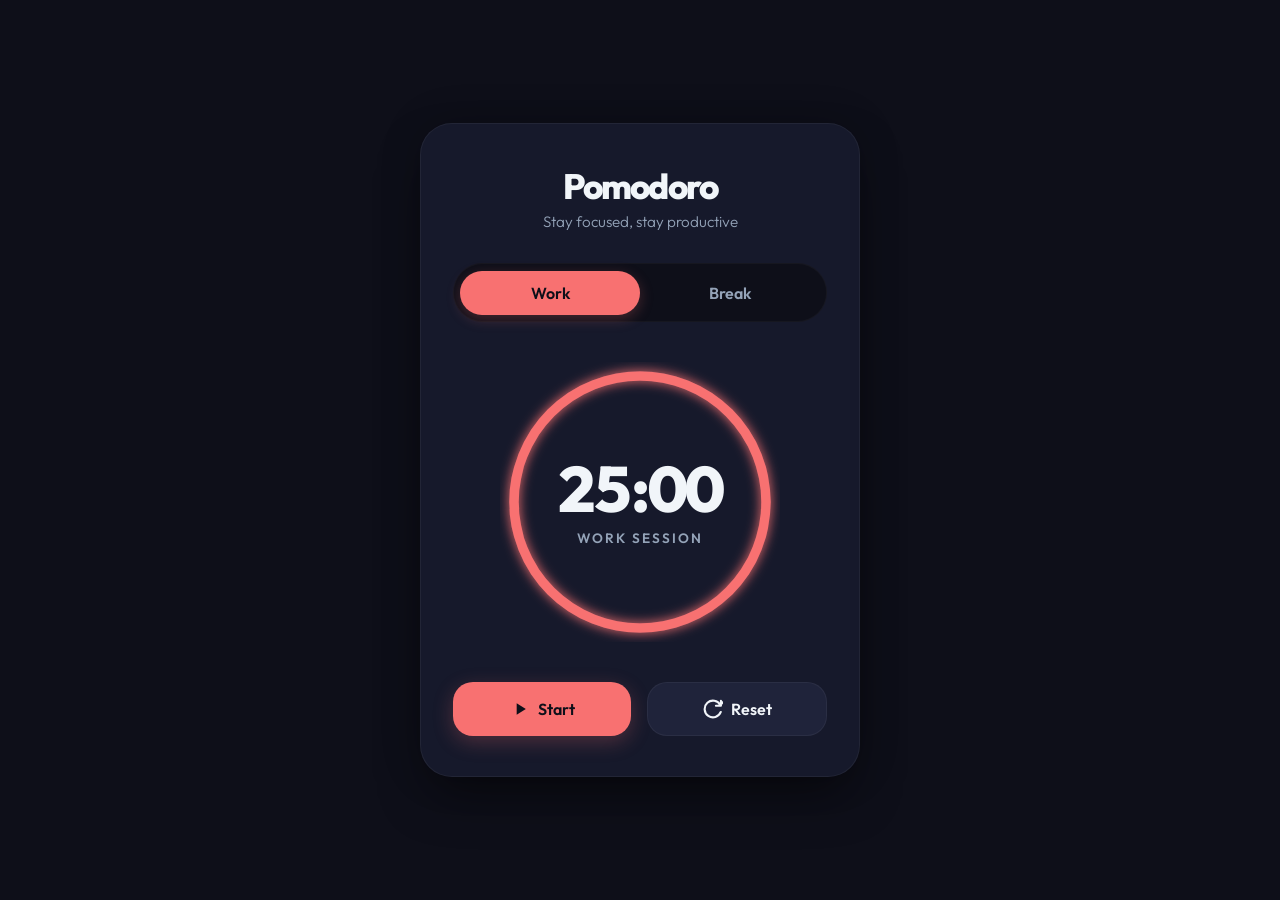
==== Day-01-pomodoro-timer/index.html @ 7fd26e1d "feat(day-01): initialize 10 projects challenge and add Pomodoro Timer" ====
<!DOCTYPE html>
<html lang="en">
<head>
  <meta charset="UTF-8">
  <meta name="viewport" content="width=device-width, initial-scale=1.0">
  <title>Day 01 - Pomodoro Timer</title>
  <!-- Google Fonts for modern typography -->
  <link rel="preconnect" href="https://fonts.googleapis.com">
  <link rel="preconnect" href="https://fonts.gstatic.com" crossorigin>
  <link href="https://fonts.googleapis.com/css2?family=Outfit:wght@300;400;600;800&display=swap" rel="stylesheet">
  <link rel="stylesheet" href="style.css">
</head>
<body>
  <main class="app-container">
    <header class="app-header">
      <h1>Pomodoro</h1>
      <p class="app-subtitle">Stay focused, stay productive</p>
    </header>

    <!-- Session Toggles -->
    <nav class="session-toggles" aria-label="Session Mode Selection">
      <button class="toggle-btn active" id="work-btn" data-mode="work">Work</button>
      <button class="toggle-btn" id="break-btn" data-mode="break">Break</button>
    </nav>

    <!-- Timer Circle Display -->
    <section class="timer-container" aria-live="polite">
      <div class="progress-ring-wrapper">
        <svg class="progress-ring" viewBox="0 0 300 300">
          <!-- Background circle track -->
          <circle class="progress-ring__track" cx="150" cy="150" r="135" stroke-width="10" fill="none" />
          <!-- Animated front circle progress indicator -->
          <circle class="progress-ring__progress" cx="150" cy="150" r="135" stroke-width="10" fill="none" id="progress-circle" />
        </svg>
        <div class="timer-text-content">
          <span class="timer-display" id="time-display">25:00</span>
          <span class="timer-status" id="timer-status">Work Session</span>
        </div>
      </div>
    </section>

    <!-- Controls Buttons -->
    <section class="controls-container">
      <button class="control-btn primary" id="start-pause-btn" aria-label="Start Timer">
        <svg class="icon-play" viewBox="0 0 24 24" fill="currentColor" id="play-icon">
          <path d="M8 5v14l11-7z" />
        </svg>
        <svg class="icon-pause hidden" viewBox="0 0 24 24" fill="currentColor" id="pause-icon">
          <path d="M6 19h4V5H6v14zm8-14v14h4V5h-4z" />
        </svg>
        <span id="start-pause-label">Start</span>
      </button>

      <button class="control-btn secondary" id="reset-btn" aria-label="Reset Timer">
        <svg class="icon-reset" viewBox="0 0 24 24" fill="none" stroke="currentColor" stroke-width="2.5" stroke-linecap="round" stroke-linejoin="round">
          <path d="M21.5 2v6h-6M21.34 15.57a10 10 0 1 1-.57-8.38l5.67-5.67" />
        </svg>
        <span>Reset</span>
      </button>
    </section>
  </main>
  <script src="script.js"></script>
</body>
</html>
---- Day-01-pomodoro-timer/style.css ----
/* Design System & CSS Variables */
:root {
  /* Colors */
  --bg-app: #0e0f19;
  --bg-card: #16192b;
  --text-primary: #f1f5f9;
  --text-secondary: #94a3b8;
  --color-track: #242946;
  
  /* Mode Specific Colors (Will transition dynamically) */
  --color-accent: #f87171; /* Coral for Work */
  --color-accent-glow: rgba(248, 113, 113, 0.25);
  
  /* Fonts */
  --font-family: 'Outfit', -apple-system, BlinkMacSystemFont, 'Segoe UI', Roboto, sans-serif;
}

/* Base resets & layout */
* {
  box-sizing: border-box;
  margin: 0;
  padding: 0;
  -webkit-font-smoothing: antialiased;
  -moz-osx-font-smoothing: grayscale;
}

body {
  background-color: var(--bg-app);
  color: var(--text-primary);
  font-family: var(--font-family);
  min-height: 100vh;
  display: flex;
  align-items: center;
  justify-content: center;
  padding: 1.5rem;
  overflow-x: hidden;
  transition: background-color 0.4s ease;
}

/* App Container Card */
.app-container {
  background-color: var(--bg-card);
  width: 100%;
  max-width: 440px;
  border-radius: 2rem;
  padding: 2.5rem 2rem;
  box-shadow: 0 25px 50px -12px rgba(0, 0, 0, 0.5),
              0 0 40px rgba(0, 0, 0, 0.2);
  border: 1px solid rgba(255, 255, 255, 0.05);
  display: flex;
  flex-direction: column;
  align-items: center;
  transition: border-color 0.4s ease, box-shadow 0.4s ease;
}

/* Header styling */
.app-header {
  text-align: center;
  margin-bottom: 2rem;
}

.app-header h1 {
  font-size: 2.2rem;
  font-weight: 800;
  letter-spacing: -0.05em;
  margin-bottom: 0.25rem;
}

.app-subtitle {
  color: var(--text-secondary);
  font-size: 0.95rem;
  font-weight: 300;
}

/* Session Toggles */
.session-toggles {
  display: flex;
  background-color: var(--bg-app);
  padding: 0.4rem;
  border-radius: 9999px;
  width: 100%;
  margin-bottom: 2.5rem;
  border: 1px solid rgba(255, 255, 255, 0.03);
}

.toggle-btn {
  flex: 1;
  border: none;
  background: transparent;
  color: var(--text-secondary);
  padding: 0.75rem 1.5rem;
  font-family: var(--font-family);
  font-size: 1rem;
  font-weight: 600;
  border-radius: 9999px;
  cursor: pointer;
  transition: all 0.3s cubic-bezier(0.4, 0, 0.2, 1);
}

.toggle-btn:hover {
  color: var(--text-primary);
}

.toggle-btn.active {
  background-color: var(--color-accent);
  color: #0e0f19;
  box-shadow: 0 4px 14px var(--color-accent-glow);
}

/* Timer Circular Display */
.timer-container {
  margin-bottom: 2.5rem;
  display: flex;
  justify-content: center;
  align-items: center;
}

.progress-ring-wrapper {
  position: relative;
  width: 280px;
  height: 280px;
  display: flex;
  align-items: center;
  justify-content: center;
}

.progress-ring {
  position: absolute;
  top: 0;
  left: 0;
  width: 100%;
  height: 100%;
  transform: rotate(-90deg); /* Rotate to make progress start at the top */
}

.progress-ring__track {
  stroke: var(--color-track);
}

.progress-ring__progress {
  stroke: var(--color-accent);
  /* Circumference = 2 * pi * r = 2 * 3.14159 * 135 = 848.23 */
  stroke-dasharray: 848.23;
  stroke-dashoffset: 0;
  stroke-linecap: round; /* Premium rounded bar caps */
  transition: stroke-dashoffset 0.1s linear, stroke 0.4s ease;
  filter: drop-shadow(0 0 6px var(--color-accent));
}

.timer-text-content {
  display: flex;
  flex-direction: column;
  align-items: center;
  justify-content: center;
  z-index: 10;
}

.timer-display {
  font-size: 4rem;
  font-weight: 800;
  font-variant-numeric: tabular-nums; /* Prevents text jumping while counting */
  line-height: 1;
  letter-spacing: -0.02em;
  margin-bottom: 0.5rem;
}

.timer-status {
  font-size: 0.85rem;
  text-transform: uppercase;
  letter-spacing: 0.15em;
  font-weight: 600;
  color: var(--text-secondary);
  transition: color 0.4s ease;
}

/* Controls buttons container */
.controls-container {
  display: flex;
  gap: 1rem;
  width: 100%;
}

.control-btn {
  flex: 1;
  border: none;
  padding: 1rem 1.5rem;
  font-family: var(--font-family);
  font-size: 1rem;
  font-weight: 600;
  border-radius: 1.25rem;
  cursor: pointer;
  display: flex;
  align-items: center;
  justify-content: center;
  gap: 0.5rem;
  transition: all 0.3s cubic-bezier(0.4, 0, 0.2, 1);
}

.control-btn svg {
  width: 1.25rem;
  height: 1.25rem;
}

/* Primary Button (Start/Pause) */
.control-btn.primary {
  background-color: var(--color-accent);
  color: #0e0f19;
  box-shadow: 0 6px 20px var(--color-accent-glow);
}

.control-btn.primary:hover {
  transform: translateY(-2px);
  box-shadow: 0 10px 25px var(--color-accent-glow);
}

.control-btn.primary:active {
  transform: translateY(0);
}

/* Secondary Button (Reset) */
.control-btn.secondary {
  background-color: #1f233a;
  color: var(--text-primary);
  border: 1px solid rgba(255, 255, 255, 0.05);
}

.control-btn.secondary:hover {
  background-color: #2b3050;
  border-color: rgba(255, 255, 255, 0.1);
  transform: translateY(-2px);
}

.control-btn.secondary:active {
  transform: translateY(0);
}

.hidden {
  display: none !important;
}

/* Smooth Transition between themes */
.app-container, .toggle-btn, .progress-ring__progress, .timer-status {
  transition: all 0.4s ease;
}

/* Responsive viewports adjustments */
@media (max-width: 375px) {
  body {
    padding: 1rem;
  }
  .app-container {
    padding: 1.75rem 1.25rem;
    border-radius: 1.5rem;
  }
  .app-header {
    margin-bottom: 1.5rem;
  }
  .app-header h1 {
    font-size: 1.8rem;
  }
  .progress-ring-wrapper {
    width: 230px;
    height: 230px;
  }
  .timer-display {
    font-size: 3.2rem;
  }
}
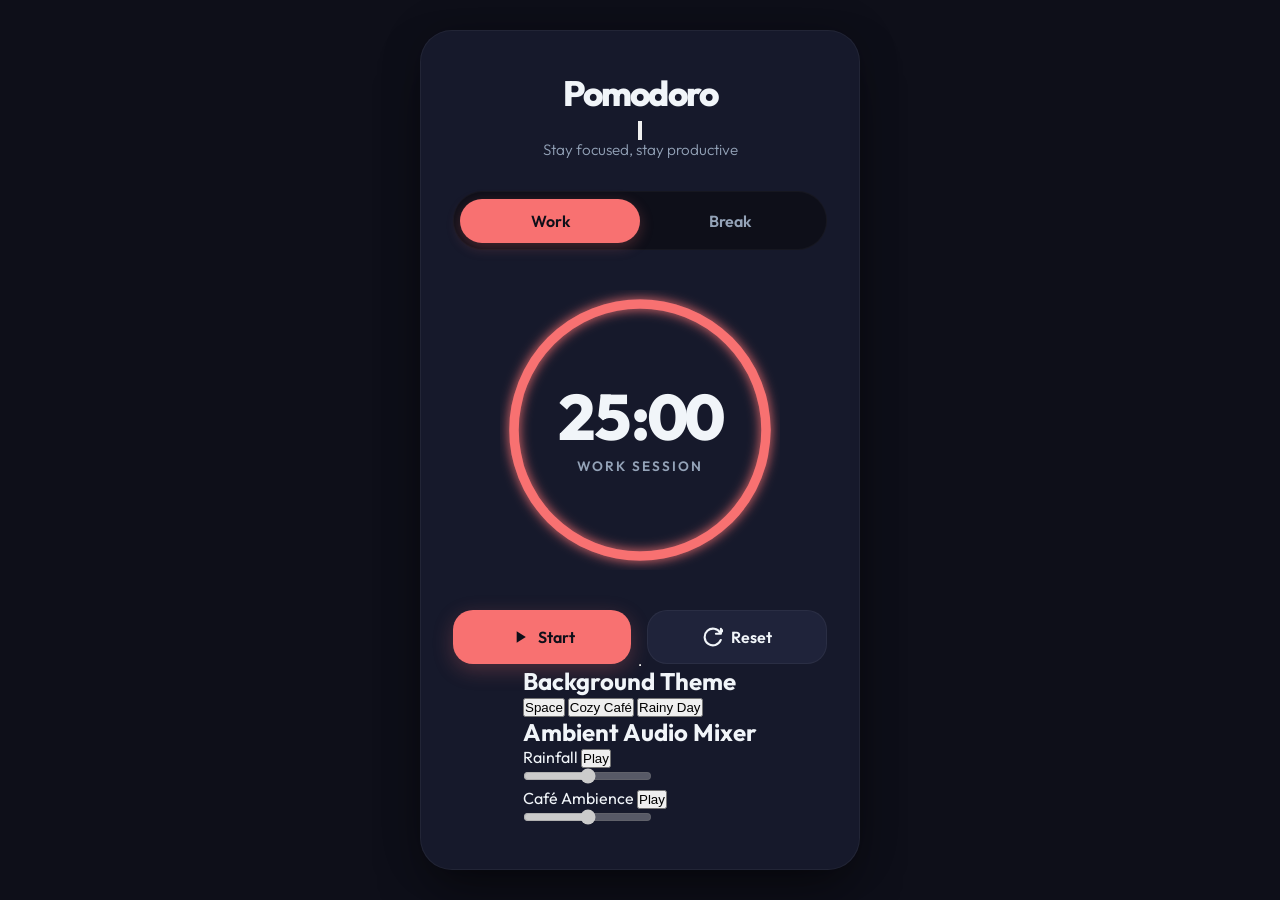
==== commit 7854c540: "feat(day-01): add settings modal and customization UI" ====
--- a/Day-01-pomodoro-timer/index.html
+++ b/Day-01-pomodoro-timer/index.html
@@ -13,7 +13,15 @@
 <body>
   <main class="app-container">
     <header class="app-header">
-      <h1>Pomodoro</h1>
+      <div class="header-main-row">
+        <h1>Pomodoro</h1>
+        <button class="settings-btn" id="open-settings-btn" aria-label="Open Settings">
+          <svg viewBox="0 0 24 24" fill="none" stroke="currentColor" stroke-width="2.5" stroke-linecap="round" stroke-linejoin="round">
+            <circle cx="12" cy="12" r="3"></circle>
+            <path d="M19.4 15a1.65 1.65 0 0 0 .33 1.82l.06.06a2 2 0 1 1-2.83 2.83l-.06-.06a1.65 1.65 0 0 0-1.82-.33 1.65 1.65 0 0 0-1 1.51V21a2 2 0 0 1-4 0v-.09A1.65 1.65 0 0 0 9 19.4a1.65 1.65 0 0 0-1.82.33l-.06.06a2 2 0 1 1-2.83-2.83l.06-.06a1.65 1.65 0 0 0 .33-1.82 1.65 1.65 0 0 0-1.51-1H3a2 2 0 0 1 0-4h.09A1.65 1.65 0 0 0 4.6 9a1.65 1.65 0 0 0-.33-1.82l-.06-.06a2 2 0 1 1 2.83-2.83l.06.06a1.65 1.65 0 0 0 1.82.33H9a1.65 1.65 0 0 0 1-1.51V3a2 2 0 0 1 4 0v.09a1.65 1.65 0 0 0 1 1.51 1.65 1.65 0 0 0 1.82-.33l.06-.06a2 2 0 1 1 2.83 2.83l-.06.06a1.65 1.65 0 0 0-.33 1.82V9a1.65 1.65 0 0 0 1.51 1H21a2 2 0 0 1 0 4h-.09a1.65 1.65 0 0 0-1.51 1z"></path>
+          </svg>
+        </button>
+      </div>
       <p class="app-subtitle">Stay focused, stay productive</p>
     </header>
 
@@ -58,7 +66,69 @@
         <span>Reset</span>
       </button>
     </section>
+
+    <!-- Customizer Divider -->
+    <hr class="customizer-divider">
+
+    <!-- Customizer Toolbar -->
+    <section class="customizer-container">
+      <!-- Theme Selection -->
+      <div class="customizer-section">
+        <h2>Background Theme</h2>
+        <div class="theme-options">
+          <button class="theme-option-btn active" data-theme="space">Space</button>
+          <button class="theme-option-btn" data-theme="cafe">Cozy Café</button>
+          <button class="theme-option-btn" data-theme="rain">Rainy Day</button>
+        </div>
+      </div>
+
+      <!-- Ambient Sound Mixer -->
+      <div class="customizer-section">
+        <h2>Ambient Audio Mixer</h2>
+        <div class="sound-mixer">
+          <div class="sound-control">
+            <div class="sound-info">
+              <span class="sound-name">Rainfall</span>
+              <button class="sound-play-btn" id="rain-play-btn" aria-label="Toggle Rain">Play</button>
+            </div>
+            <input type="range" class="volume-slider" id="rain-volume" min="0" max="1" step="0.05" value="0.5" disabled>
+          </div>
+          
+          <div class="sound-control">
+            <div class="sound-info">
+              <span class="sound-name">Café Ambience</span>
+              <button class="sound-play-btn" id="cafe-play-btn" aria-label="Toggle Cafe">Play</button>
+            </div>
+            <input type="range" class="volume-slider" id="cafe-volume" min="0" max="1" step="0.05" value="0.5" disabled>
+          </div>
+        </div>
+      </div>
+    </section>
   </main>
+
+  <!-- Settings Modal Overlay -->
+  <div class="modal-overlay hidden" id="settings-modal" role="dialog" aria-modal="true" aria-labelledby="modal-title">
+    <div class="modal-card">
+      <header class="modal-header">
+        <h2 id="modal-title">Custom Timer Limits</h2>
+        <button class="close-modal-btn" id="close-settings-btn" aria-label="Close Settings">&times;</button>
+      </header>
+      
+      <form class="settings-form" id="settings-form">
+        <div class="form-group">
+          <label for="work-duration">Work Interval (minutes)</label>
+          <input type="number" id="work-duration" min="1" max="60" value="25" required>
+        </div>
+        
+        <div class="form-group">
+          <label for="break-duration">Break Interval (minutes)</label>
+          <input type="number" id="break-duration" min="1" max="30" value="5" required>
+        </div>
+        
+        <button type="submit" class="save-settings-btn">Save Changes</button>
+      </form>
+    </div>
+  </div>
   <script src="script.js"></script>
 </body>
 </html>
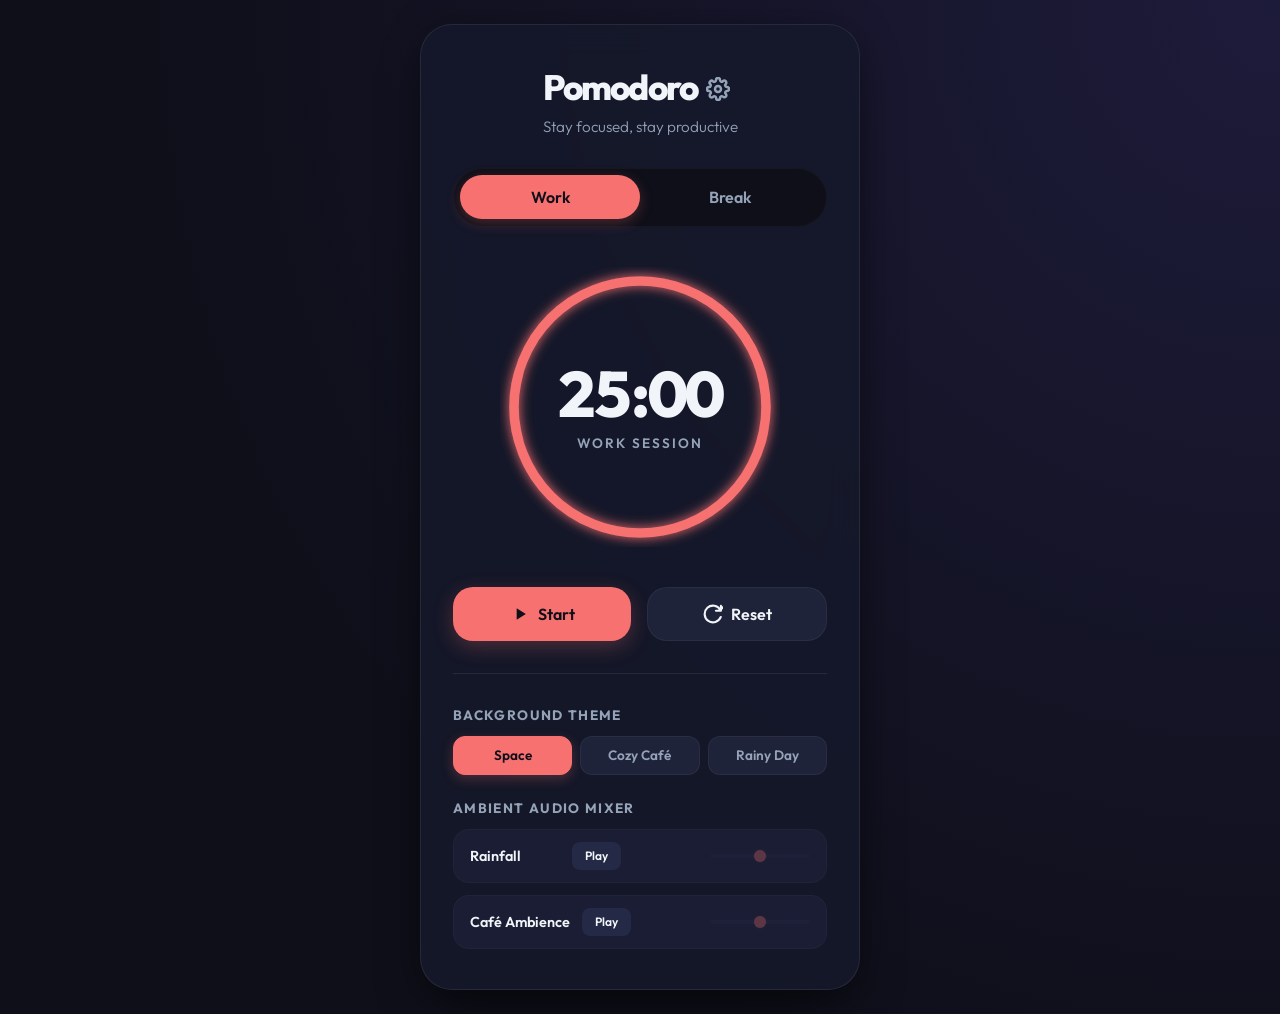
==== commit f3d275d8: "feat(day-01): integrate theme background assets and rain generator logic" ====
--- a/Day-01-pomodoro-timer/index.html
+++ b/Day-01-pomodoro-timer/index.html
@@ -11,6 +11,7 @@
   <link rel="stylesheet" href="style.css">
 </head>
 <body>
+  <div class="rain-container" id="rain-container"></div>
   <main class="app-container">
     <header class="app-header">
       <div class="header-main-row">
--- a/Day-01-pomodoro-timer/style.css
+++ b/Day-01-pomodoro-timer/style.css
@@ -26,6 +26,8 @@
 
 body {
   background-color: var(--bg-app);
+  background-size: cover;
+  background-position: center;
   color: var(--text-primary);
   font-family: var(--font-family);
   min-height: 100vh;
@@ -34,23 +36,25 @@
   justify-content: center;
   padding: 1.5rem;
   overflow-x: hidden;
-  transition: background-color 0.4s ease;
+  transition: background-color 0.6s ease, background-image 0.6s ease;
 }
 
 /* App Container Card */
 .app-container {
-  background-color: var(--bg-card);
+  background-color: rgba(22, 25, 43, 0.85);
+  backdrop-filter: blur(16px);
+  -webkit-backdrop-filter: blur(16px);
   width: 100%;
   max-width: 440px;
   border-radius: 2rem;
   padding: 2.5rem 2rem;
   box-shadow: 0 25px 50px -12px rgba(0, 0, 0, 0.5),
               0 0 40px rgba(0, 0, 0, 0.2);
-  border: 1px solid rgba(255, 255, 255, 0.05);
+  border: 1px solid rgba(255, 255, 255, 0.08);
   display: flex;
   flex-direction: column;
   align-items: center;
-  transition: border-color 0.4s ease, box-shadow 0.4s ease;
+  transition: border-color 0.4s ease, box-shadow 0.4s ease, background-color 0.4s ease;
 }
 
 /* Header styling */
@@ -266,3 +270,343 @@
     font-size: 3.2rem;
   }
 }
+
+/* Custom Background Themes */
+body.theme-space {
+  background-color: #0e0f19;
+  background-image: radial-gradient(circle at top right, #1d1b3a 0%, #0e0f19 70%);
+}
+
+body.theme-cafe {
+  background-image: linear-gradient(rgba(14, 15, 25, 0.8), rgba(14, 15, 25, 0.8)),
+                    url('https://images.unsplash.com/photo-1554118811-1e0d58224f24?q=80&w=1200&auto=format&fit=crop');
+}
+
+body.theme-rain {
+  background-image: linear-gradient(rgba(14, 15, 25, 0.8), rgba(14, 15, 25, 0.8)),
+                    url('https://images.unsplash.com/photo-1515694346937-94d85e41e6f0?q=80&w=1200&auto=format&fit=crop');
+}
+
+/* Header Settings Bar */
+.header-main-row {
+  display: flex;
+  justify-content: space-between;
+  align-items: center;
+  width: 100%;
+  margin-bottom: 0.25rem;
+}
+
+.settings-btn {
+  background: transparent;
+  border: none;
+  color: var(--text-secondary);
+  cursor: pointer;
+  padding: 0.5rem;
+  border-radius: 50%;
+  display: flex;
+  align-items: center;
+  justify-content: center;
+  transition: all 0.3s ease;
+}
+
+.settings-btn:hover {
+  color: var(--text-primary);
+  background-color: rgba(255, 255, 255, 0.05);
+  transform: rotate(45deg);
+}
+
+.settings-btn svg {
+  width: 1.5rem;
+  height: 1.5rem;
+}
+
+/* Settings Modal */
+.modal-overlay {
+  position: fixed;
+  top: 0;
+  left: 0;
+  width: 100%;
+  height: 100%;
+  background-color: rgba(14, 15, 25, 0.7);
+  backdrop-filter: blur(8px);
+  -webkit-backdrop-filter: blur(8px);
+  z-index: 1000;
+  display: flex;
+  align-items: center;
+  justify-content: center;
+  transition: opacity 0.3s ease;
+}
+
+.modal-card {
+  background-color: var(--bg-card);
+  width: 90%;
+  max-width: 380px;
+  border-radius: 1.5rem;
+  padding: 2rem;
+  box-shadow: 0 20px 40px rgba(0, 0, 0, 0.6);
+  border: 1px solid rgba(255, 255, 255, 0.08);
+  transform: scale(0.95);
+  transition: transform 0.3s cubic-bezier(0.4, 0, 0.2, 1);
+}
+
+.modal-overlay:not(.hidden) .modal-card {
+  transform: scale(1);
+}
+
+.modal-header {
+  display: flex;
+  justify-content: space-between;
+  align-items: center;
+  margin-bottom: 1.5rem;
+}
+
+.modal-header h2 {
+  font-size: 1.4rem;
+  font-weight: 700;
+}
+
+.close-modal-btn {
+  background: transparent;
+  border: none;
+  color: var(--text-secondary);
+  font-size: 2rem;
+  cursor: pointer;
+  line-height: 0.5;
+  padding: 0.5rem;
+  transition: color 0.3s ease;
+}
+
+.close-modal-btn:hover {
+  color: var(--text-primary);
+}
+
+.settings-form {
+  display: flex;
+  flex-direction: column;
+  gap: 1.25rem;
+}
+
+.form-group {
+  display: flex;
+  flex-direction: column;
+  gap: 0.5rem;
+}
+
+.form-group label {
+  font-size: 0.9rem;
+  font-weight: 600;
+  color: var(--text-secondary);
+}
+
+.form-group input {
+  background-color: var(--bg-app);
+  border: 1px solid rgba(255, 255, 255, 0.1);
+  border-radius: 0.75rem;
+  padding: 0.75rem 1rem;
+  color: var(--text-primary);
+  font-family: var(--font-family);
+  font-size: 1rem;
+  font-weight: 600;
+  transition: all 0.3s ease;
+}
+
+.form-group input:focus {
+  outline: none;
+  border-color: var(--color-accent);
+  box-shadow: 0 0 10px var(--color-accent-glow);
+}
+
+.save-settings-btn {
+  background-color: var(--color-accent);
+  color: #0e0f19;
+  border: none;
+  padding: 1rem;
+  border-radius: 1rem;
+  font-family: var(--font-family);
+  font-size: 1rem;
+  font-weight: 700;
+  cursor: pointer;
+  box-shadow: 0 6px 15px var(--color-accent-glow);
+  transition: all 0.3s ease;
+  margin-top: 0.5rem;
+}
+
+.save-settings-btn:hover {
+  transform: translateY(-2px);
+  box-shadow: 0 10px 20px var(--color-accent-glow);
+}
+
+/* Customizer Section */
+.customizer-divider {
+  border: 0;
+  height: 1px;
+  background: rgba(255, 255, 255, 0.08);
+  width: 100%;
+  margin: 2rem 0;
+}
+
+.customizer-container {
+  width: 100%;
+  display: flex;
+  flex-direction: column;
+  gap: 1.5rem;
+}
+
+.customizer-section h2 {
+  font-size: 0.85rem;
+  text-transform: uppercase;
+  letter-spacing: 0.1em;
+  color: var(--text-secondary);
+  margin-bottom: 0.75rem;
+  font-weight: 700;
+}
+
+.theme-options {
+  display: flex;
+  gap: 0.5rem;
+}
+
+.theme-option-btn {
+  flex: 1;
+  background-color: #1f233a;
+  border: 1px solid rgba(255, 255, 255, 0.05);
+  color: var(--text-secondary);
+  padding: 0.6rem 0.5rem;
+  border-radius: 0.75rem;
+  font-family: var(--font-family);
+  font-size: 0.85rem;
+  font-weight: 600;
+  cursor: pointer;
+  transition: all 0.3s ease;
+}
+
+.theme-option-btn:hover {
+  background-color: #2b3050;
+  color: var(--text-primary);
+}
+
+.theme-option-btn.active {
+  background-color: var(--color-accent);
+  color: #0e0f19;
+  border-color: var(--color-accent);
+  box-shadow: 0 4px 12px var(--color-accent-glow);
+}
+
+/* Audio Mixer */
+.sound-mixer {
+  display: flex;
+  flex-direction: column;
+  gap: 0.75rem;
+}
+
+.sound-control {
+  display: flex;
+  align-items: center;
+  justify-content: space-between;
+  background-color: #1a1d33;
+  padding: 0.75rem 1rem;
+  border-radius: 1rem;
+  border: 1px solid rgba(255, 255, 255, 0.03);
+}
+
+.sound-info {
+  display: flex;
+  align-items: center;
+  gap: 0.75rem;
+}
+
+.sound-name {
+  font-size: 0.9rem;
+  font-weight: 600;
+  min-width: 90px;
+}
+
+.sound-play-btn {
+  background-color: #242946;
+  border: none;
+  color: var(--text-primary);
+  padding: 0.4rem 0.8rem;
+  border-radius: 0.5rem;
+  font-family: var(--font-family);
+  font-size: 0.75rem;
+  font-weight: 600;
+  cursor: pointer;
+  transition: all 0.3s ease;
+}
+
+.sound-play-btn:hover {
+  background-color: #31375e;
+}
+
+.sound-play-btn.playing {
+  background-color: var(--color-accent);
+  color: #0e0f19;
+  box-shadow: 0 0 10px var(--color-accent-glow);
+}
+
+.volume-slider {
+  -webkit-appearance: none;
+  width: 100px;
+  height: 4px;
+  background: #242946;
+  border-radius: 2px;
+  outline: none;
+  transition: opacity 0.2s;
+}
+
+.volume-slider::-webkit-slider-thumb {
+  -webkit-appearance: none;
+  appearance: none;
+  width: 12px;
+  height: 12px;
+  border-radius: 50%;
+  background: var(--color-accent);
+  cursor: pointer;
+  box-shadow: 0 0 4px var(--color-accent-glow);
+  transition: transform 0.2s ease;
+}
+
+.volume-slider::-webkit-slider-thumb:hover {
+  transform: scale(1.2);
+}
+
+.volume-slider:disabled {
+  opacity: 0.3;
+  pointer-events: none;
+}
+
+/* Rain Effect Overlay */
+.rain-container {
+  position: fixed;
+  top: 0;
+  left: 0;
+  width: 100vw;
+  height: 100vh;
+  pointer-events: none;
+  overflow: hidden;
+  z-index: 1; /* In front of backgrounds, behind widgets */
+  display: none;
+}
+
+body.theme-rain .rain-container {
+  display: block;
+}
+
+.rain-drop {
+  position: absolute;
+  background: linear-gradient(transparent, rgba(174, 219, 255, 0.45));
+  width: 1.5px;
+  height: 60px;
+  opacity: 0.6;
+  animation: rain-fall linear infinite;
+  pointer-events: none;
+}
+
+@keyframes rain-fall {
+  0% {
+    transform: translateY(-80px);
+  }
+  100% {
+    transform: translateY(110vh);
+  }
+}
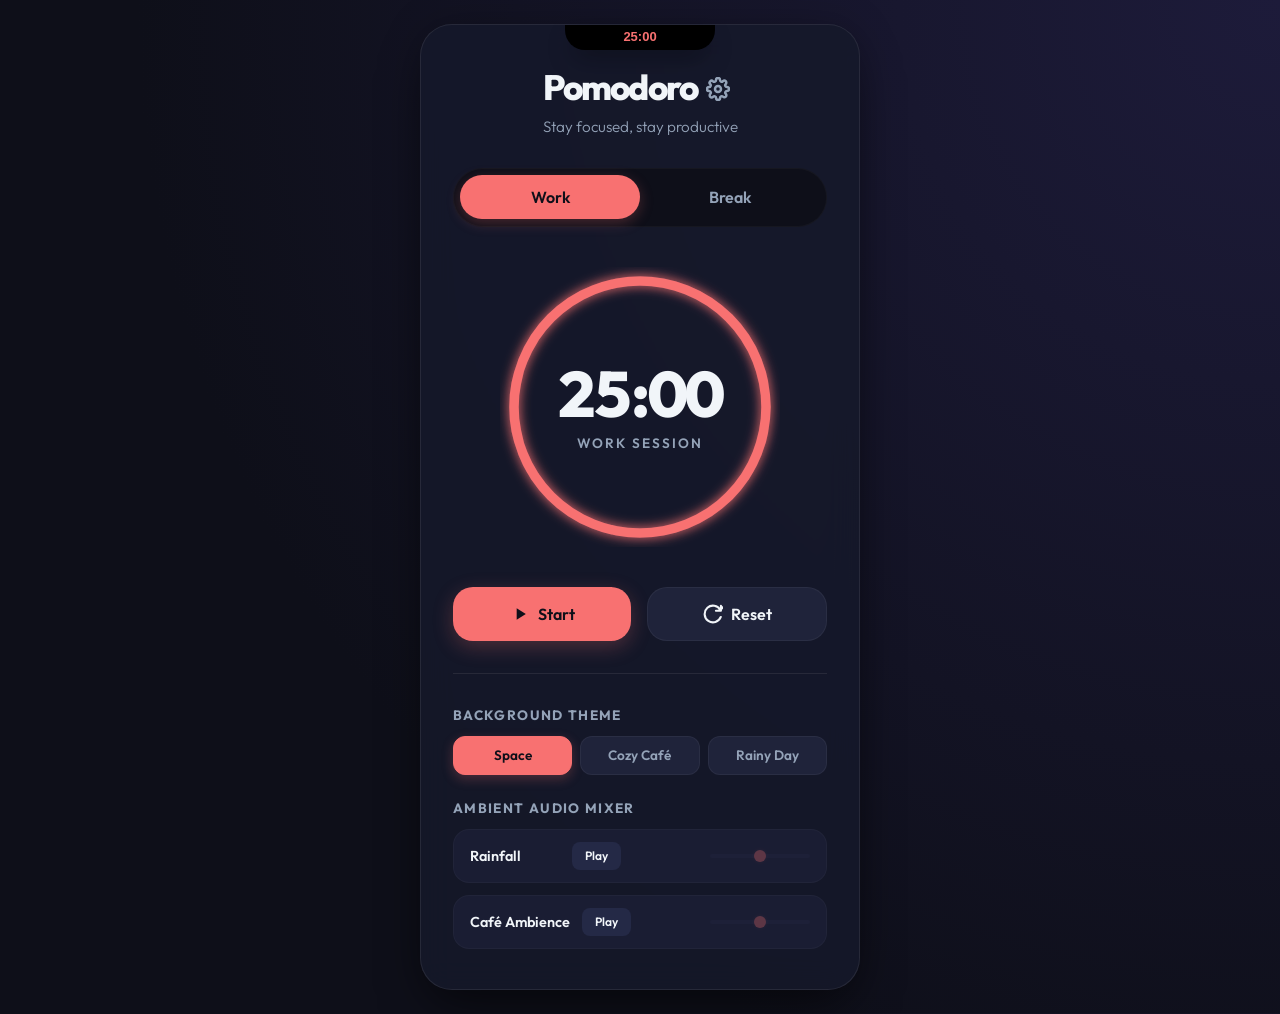
==== commit a6783ea8: "feat(day-01): add expandable top bar notch timer" ====
--- a/Day-01-pomodoro-timer/index.html
+++ b/Day-01-pomodoro-timer/index.html
@@ -13,6 +13,45 @@
 <body>
   <div class="rain-container" id="rain-container"></div>
   <main class="app-container">
+    <!-- Expandable Top Notch Timer -->
+    <div class="containerSmall" id="notch-container">
+      <div class="notch">
+        <!-- Tiny timer shown when collapsed -->
+        <p class="time" id="notch-collapsed-time">25:00</p>
+        
+        <!-- Expanded dashboard panel shown on hover -->
+        <div class="notch-expanded-content">
+          <div class="timerProgressRow">
+            <div class="expandedTitle">
+              <div class="title" id="notch-status-label">Work Session</div>
+              <div class="timeExpanded" id="notch-expanded-time">25:00</div>
+            </div>
+            <span class="percentage" id="notch-percentage">0%</span>
+          </div>
+          
+          <div class="progress-bar-wrapper">
+            <div class="inner-bar">
+              <div class="current-progress" id="notch-progress-fill" style="width: 0%;"></div>
+            </div>
+          </div>
+          
+          <div class="button-wrapper">
+            <!-- Small controls -->
+            <button class="notch-control-btn" id="notch-start-btn" aria-label="Toggle Timer">
+              <svg viewBox="0 0 24 24" fill="currentColor" class="notch-icon-play">
+                <path d="M8 5v14l11-7z" />
+              </svg>
+            </button>
+            <button class="notch-control-btn" id="notch-reset-btn" aria-label="Reset Timer">
+              <svg viewBox="0 0 24 24" fill="none" stroke="currentColor" stroke-width="2.5" stroke-linecap="round" stroke-linejoin="round" class="notch-icon-reset">
+                <path d="M21.5 2v6h-6M21.34 15.57a10 10 0 1 1-.57-8.38l5.67-5.67" />
+              </svg>
+            </button>
+          </div>
+        </div>
+      </div>
+    </div>
+
     <header class="app-header">
       <div class="header-main-row">
         <h1>Pomodoro</h1>
--- a/Day-01-pomodoro-timer/style.css
+++ b/Day-01-pomodoro-timer/style.css
@@ -610,3 +610,169 @@
     transform: translateY(110vh);
   }
 }
+
+/* Expandable Notch Styles */
+.containerSmall {
+  position: fixed;
+  top: 0;
+  left: 50%;
+  transform: translateX(-50%);
+  display: flex;
+  flex-direction: column;
+  align-items: center;
+  font-family: 'Karla', sans-serif;
+  color: #fff;
+  height: 70px;
+  width: 300px;
+  z-index: 1000;
+  user-select: none;
+}
+
+.notch {
+  width: 150px;
+  height: 25px; /* Collapsed height */
+  margin-top: 0;
+  background-color: #000;
+  border-radius: 0 0 20px 20px;
+  transition: all 0.4s ease-in-out;
+  box-shadow: 0 0.7px 1.7px -9px rgba(0, 0, 0, 0.448),
+              0 2.2px 5.8px -9px rgba(0, 0, 0, 0.584),
+              0 10px 26px -9px rgba(0, 0, 0, 0.88);
+  overflow: hidden;
+  display: flex;
+  flex-direction: column;
+  align-items: center;
+  justify-content: flex-start;
+  padding: 4px 10px;
+}
+
+.containerSmall:hover .notch {
+  width: 280px;
+  height: 120px; /* Expanded height */
+  background-color: #0d0d0d;
+}
+
+/* Tiny Clock - Collapsed State */
+p.time {
+  margin: 0;
+  font-size: 13px;
+  font-weight: 600;
+  color: var(--color-accent);
+  text-align: center;
+  font-feature-settings: "tnum";
+  transition: opacity 0.3s ease-in-out, transform 0.3s ease-in-out;
+}
+
+.containerSmall:hover p.time {
+  opacity: 0;
+  transform: translateY(-20px);
+  pointer-events: none;
+}
+
+/* Notch Expanded View */
+.notch-expanded-content {
+  opacity: 0;
+  pointer-events: none;
+  transition: opacity 0.3s ease-in-out;
+  width: 100%;
+  display: flex;
+  flex-direction: column;
+  align-items: center;
+  margin-top: -12px; /* Pull content up since collapsed p.time shifts out */
+}
+
+.containerSmall:hover .notch-expanded-content {
+  opacity: 1;
+  pointer-events: auto;
+}
+
+.timerProgressRow {
+  display: flex;
+  align-items: center;
+  justify-content: space-between;
+  width: 100%;
+  padding: 0 10px;
+}
+
+.expandedTitle {
+  text-align: left;
+  display: flex;
+  flex-direction: column;
+}
+
+.expandedTitle .title {
+  font-size: 10px;
+  text-transform: uppercase;
+  letter-spacing: 0.5px;
+  color: hsla(0, 0%, 100%, 0.5);
+  margin-bottom: 2px;
+}
+
+.timeExpanded {
+  font-size: 24px;
+  font-weight: 700;
+  font-feature-settings: "tnum";
+  line-height: 1;
+  color: #fff;
+}
+
+.percentage {
+  font-size: 13px;
+  font-weight: 700;
+  color: var(--color-accent);
+  text-shadow: 0 0 10px var(--color-accent-glow);
+}
+
+/* Progress bar inside notch */
+.progress-bar-wrapper {
+  width: 100%;
+  padding: 0 10px;
+  margin-top: 8px;
+}
+
+.inner-bar {
+  background: rgba(255, 255, 255, 0.1);
+  border-radius: 5px;
+  height: 4px;
+  width: 100%;
+  overflow: hidden;
+}
+
+.current-progress {
+  background: var(--color-accent);
+  box-shadow: 0 0 4px var(--color-accent);
+  border-radius: 5px;
+  height: 100%;
+  width: 0;
+  transition: width 0.2s linear;
+}
+
+/* Control buttons inside notch */
+.button-wrapper {
+  display: flex;
+  gap: 16px;
+  margin-top: 10px;
+  justify-content: center;
+}
+
+.notch-control-btn {
+  background: none;
+  border: none;
+  cursor: pointer;
+  padding: 0;
+  display: flex;
+  align-items: center;
+  justify-content: center;
+  color: hsla(0, 0%, 100%, 0.6);
+  transition: color 0.2s, transform 0.2s;
+}
+
+.notch-control-btn:hover {
+  color: var(--color-accent);
+  transform: scale(1.15);
+}
+
+.notch-control-btn svg {
+  width: 16px;
+  height: 16px;
+}
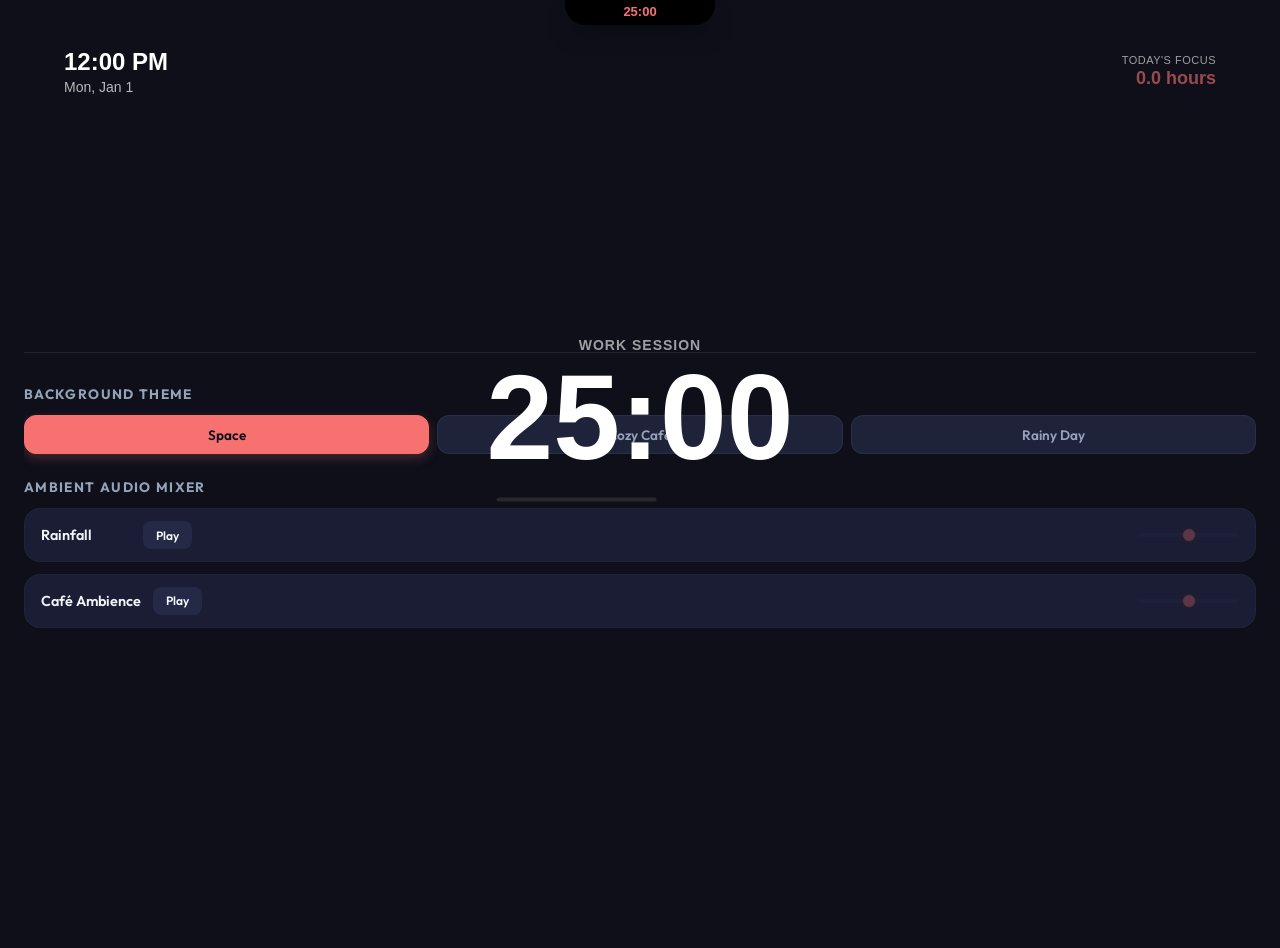
==== commit 585695d2: "feat(day-01): create center digital clock and horizontal neon progress bar" ====
--- a/Day-01-pomodoro-timer/index.html
+++ b/Day-01-pomodoro-timer/index.html
@@ -53,58 +53,46 @@
     </div>
 
     <header class="app-header">
-      <div class="header-main-row">
-        <h1>Pomodoro</h1>
-        <button class="settings-btn" id="open-settings-btn" aria-label="Open Settings">
-          <svg viewBox="0 0 24 24" fill="none" stroke="currentColor" stroke-width="2.5" stroke-linecap="round" stroke-linejoin="round">
-            <circle cx="12" cy="12" r="3"></circle>
-            <path d="M19.4 15a1.65 1.65 0 0 0 .33 1.82l.06.06a2 2 0 1 1-2.83 2.83l-.06-.06a1.65 1.65 0 0 0-1.82-.33 1.65 1.65 0 0 0-1 1.51V21a2 2 0 0 1-4 0v-.09A1.65 1.65 0 0 0 9 19.4a1.65 1.65 0 0 0-1.82.33l-.06.06a2 2 0 1 1-2.83-2.83l.06-.06a1.65 1.65 0 0 0 .33-1.82 1.65 1.65 0 0 0-1.51-1H3a2 2 0 0 1 0-4h.09A1.65 1.65 0 0 0 4.6 9a1.65 1.65 0 0 0-.33-1.82l-.06-.06a2 2 0 1 1 2.83-2.83l.06.06a1.65 1.65 0 0 0 1.82.33H9a1.65 1.65 0 0 0 1-1.51V3a2 2 0 0 1 4 0v.09a1.65 1.65 0 0 0 1 1.51 1.65 1.65 0 0 0 1.82-.33l.06-.06a2 2 0 1 1 2.83 2.83l-.06.06a1.65 1.65 0 0 0-.33 1.82V9a1.65 1.65 0 0 0 1.51 1H21a2 2 0 0 1 0 4h-.09a1.65 1.65 0 0 0-1.51 1z"></path>
+      <div class="datetimeWrapper" id="header-datetime">
+        <div class="row" id="header-time">12:00 PM</div>
+        <div class="rowDate" id="header-date">Mon, Jan 1</div>
+      </div>
+      
+      <div class="todayStatsWrapper" id="header-stats">
+        <p class="title">Today's Focus</p>
+        <p class="subtitle" id="header-focus-hours">0.0 hours</p>
+      </div>
+    </header>
+
+    <!-- Floating Center Immersive Timer -->
+    <section class="containerLarge" id="center-timer-container">
+      <h3 class="timerStatus" id="center-status-label">Work Session</h3>
+      <p class="time-large" id="center-time-display">25:00</p>
+      
+      <!-- Linear Progress Bar -->
+      <div class="timerProgressRow">
+        <div class="inner-bar-large">
+          <div class="current-progress-large" id="center-progress-fill" style="width: 0%;"></div>
+        </div>
+        <span class="percentage-large" id="center-percentage">0%</span>
+      </div>
+      
+      <!-- Hover controls -->
+      <div class="btnRow">
+        <button class="timeOpsBtn" id="center-start-btn" aria-label="Toggle Countdown">
+          <svg viewBox="0 0 24 24" fill="currentColor" class="svgIcon" id="center-play-icon">
+            <path d="M8 5v14l11-7z" />
+          </svg>
+          <svg viewBox="0 0 24 24" fill="currentColor" class="svgIcon hidden" id="center-pause-icon">
+            <path d="M6 19h4V5H6v14zm8-14v14h4V5h-4z" />
+          </svg>
+        </button>
+        <button class="timeOpsBtn" id="center-reset-btn" aria-label="Reset Countdown">
+          <svg viewBox="0 0 24 24" fill="none" stroke="currentColor" stroke-width="2.5" stroke-linecap="round" stroke-linejoin="round" class="svgIcon">
+            <path d="M21.5 2v6h-6M21.34 15.57a10 10 0 1 1-.57-8.38l5.67-5.67" />
           </svg>
         </button>
       </div>
-      <p class="app-subtitle">Stay focused, stay productive</p>
-    </header>
-
-    <!-- Session Toggles -->
-    <nav class="session-toggles" aria-label="Session Mode Selection">
-      <button class="toggle-btn active" id="work-btn" data-mode="work">Work</button>
-      <button class="toggle-btn" id="break-btn" data-mode="break">Break</button>
-    </nav>
-
-    <!-- Timer Circle Display -->
-    <section class="timer-container" aria-live="polite">
-      <div class="progress-ring-wrapper">
-        <svg class="progress-ring" viewBox="0 0 300 300">
-          <!-- Background circle track -->
-          <circle class="progress-ring__track" cx="150" cy="150" r="135" stroke-width="10" fill="none" />
-          <!-- Animated front circle progress indicator -->
-          <circle class="progress-ring__progress" cx="150" cy="150" r="135" stroke-width="10" fill="none" id="progress-circle" />
-        </svg>
-        <div class="timer-text-content">
-          <span class="timer-display" id="time-display">25:00</span>
-          <span class="timer-status" id="timer-status">Work Session</span>
-        </div>
-      </div>
-    </section>
-
-    <!-- Controls Buttons -->
-    <section class="controls-container">
-      <button class="control-btn primary" id="start-pause-btn" aria-label="Start Timer">
-        <svg class="icon-play" viewBox="0 0 24 24" fill="currentColor" id="play-icon">
-          <path d="M8 5v14l11-7z" />
-        </svg>
-        <svg class="icon-pause hidden" viewBox="0 0 24 24" fill="currentColor" id="pause-icon">
-          <path d="M6 19h4V5H6v14zm8-14v14h4V5h-4z" />
-        </svg>
-        <span id="start-pause-label">Start</span>
-      </button>
-
-      <button class="control-btn secondary" id="reset-btn" aria-label="Reset Timer">
-        <svg class="icon-reset" viewBox="0 0 24 24" fill="none" stroke="currentColor" stroke-width="2.5" stroke-linecap="round" stroke-linejoin="round">
-          <path d="M21.5 2v6h-6M21.34 15.57a10 10 0 1 1-.57-8.38l5.67-5.67" />
-        </svg>
-        <span>Reset</span>
-      </button>
     </section>
 
     <!-- Customizer Divider -->
--- a/Day-01-pomodoro-timer/style.css
+++ b/Day-01-pomodoro-timer/style.css
@@ -40,40 +40,204 @@
 }
 
 /* App Container Card */
+/* Fullscreen Overhaul */
 .app-container {
-  background-color: rgba(22, 25, 43, 0.85);
-  backdrop-filter: blur(16px);
-  -webkit-backdrop-filter: blur(16px);
-  width: 100%;
-  max-width: 440px;
-  border-radius: 2rem;
-  padding: 2.5rem 2rem;
-  box-shadow: 0 25px 50px -12px rgba(0, 0, 0, 0.5),
-              0 0 40px rgba(0, 0, 0, 0.2);
-  border: 1px solid rgba(255, 255, 255, 0.08);
-  display: flex;
-  flex-direction: column;
-  align-items: center;
-  transition: border-color 0.4s ease, box-shadow 0.4s ease, background-color 0.4s ease;
-}
-
-/* Header styling */
+  width: 100vw;
+  height: 100vh;
+  position: relative;
+  display: flex;
+  flex-direction: column;
+  align-items: center;
+  justify-content: center;
+  overflow: hidden;
+  pointer-events: none; /* so click throughs work on rain */
+}
+
+/* Make child elements interactable */
+.app-container > * {
+  pointer-events: auto;
+}
+
+/* Header layout - absolute top bar */
 .app-header {
-  text-align: center;
-  margin-bottom: 2rem;
-}
-
-.app-header h1 {
-  font-size: 2.2rem;
-  font-weight: 800;
-  letter-spacing: -0.05em;
-  margin-bottom: 0.25rem;
-}
-
-.app-subtitle {
-  color: var(--text-secondary);
-  font-size: 0.95rem;
-  font-weight: 300;
+  position: absolute;
+  top: 0;
+  left: 0;
+  width: 100%;
+  display: flex;
+  justify-content: space-between;
+  align-items: center;
+  padding: 24px 40px;
+  z-index: 10;
+}
+
+.datetimeWrapper {
+  display: flex;
+  flex-direction: column;
+  font-family: 'Karla', sans-serif;
+  color: #fff;
+  cursor: pointer;
+  user-select: none;
+  transition: all 0.5s ease;
+}
+
+.datetimeWrapper:hover {
+  transform: translateY(-2px);
+  opacity: 0.9;
+}
+
+.datetimeWrapper .row {
+  font-size: 24px;
+  font-weight: 700;
+  line-height: 1.2;
+}
+
+.datetimeWrapper .rowDate {
+  font-size: 14px;
+  opacity: 0.7;
+  margin-top: 2px;
+}
+
+.todayStatsWrapper {
+  text-align: right;
+  font-family: 'Karla', sans-serif;
+  color: #fff;
+  opacity: 0.6;
+  transition: all 0.5s ease;
+  cursor: pointer;
+  user-select: none;
+}
+
+.todayStatsWrapper:hover {
+  opacity: 1;
+}
+
+.todayStatsWrapper .title {
+  font-size: 11px;
+  text-transform: uppercase;
+  letter-spacing: 0.5px;
+  margin-bottom: 2px;
+}
+
+.todayStatsWrapper .subtitle {
+  font-size: 18px;
+  font-weight: 700;
+  color: var(--color-accent);
+}
+
+/* Center Large Immersive Timer */
+.containerLarge {
+  position: absolute;
+  top: 48%;
+  left: 50%;
+  transform: translate(-50%, -50%);
+  display: flex;
+  flex-direction: column;
+  align-items: center;
+  font-family: 'Karla', sans-serif;
+  color: #fff;
+  user-select: none;
+  z-index: 5;
+}
+
+.timerStatus {
+  font-size: 14px;
+  font-weight: 700;
+  text-transform: uppercase;
+  letter-spacing: 1px;
+  margin-bottom: 4px;
+  color: hsla(0, 0%, 100%, 0.6);
+}
+
+p.time-large {
+  font-size: 120px;
+  font-weight: 600;
+  line-height: 1;
+  margin: 0;
+  font-feature-settings: "tnum";
+}
+
+.timerProgressRow {
+  display: flex;
+  align-items: center;
+  justify-content: center;
+  width: 100%;
+  margin-top: 15px;
+  gap: 12px;
+}
+
+.inner-bar-large {
+  height: 4px;
+  width: 160px;
+  background: rgba(255, 255, 255, 0.1);
+  border-radius: 5px;
+  overflow: hidden;
+  transition: all 0.4s ease-in-out;
+}
+
+.current-progress-large {
+  background: var(--color-accent);
+  box-shadow: 0 0 8px var(--color-accent);
+  border-radius: 5px;
+  height: 100%;
+  width: 0;
+  transition: width 0.2s linear;
+}
+
+.percentage-large {
+  font-size: 13px;
+  font-weight: 700;
+  color: var(--color-accent);
+  opacity: 0;
+  transition: opacity 0.4s ease-in-out;
+}
+
+.containerLarge:hover .percentage-large {
+  opacity: 1;
+}
+
+/* Floating Controls fading in on hover */
+.btnRow {
+  display: flex;
+  gap: 20px;
+  margin-top: 25px;
+  opacity: 0;
+  pointer-events: none;
+  transition: opacity 0.4s ease-in-out;
+}
+
+.containerLarge:hover .btnRow {
+  opacity: 1;
+  pointer-events: auto;
+}
+
+.timeOpsBtn {
+  background: rgba(255, 255, 255, 0.08);
+  border: 1px solid rgba(255, 255, 255, 0.1);
+  backdrop-filter: blur(5px);
+  -webkit-backdrop-filter: blur(5px);
+  border-radius: 50%;
+  width: 44px;
+  height: 44px;
+  display: flex;
+  align-items: center;
+  justify-content: center;
+  cursor: pointer;
+  color: #fff;
+  transition: all 0.3s ease;
+}
+
+.timeOpsBtn:hover {
+  background: var(--color-accent);
+  border-color: var(--color-accent);
+  transform: scale(1.15);
+  box-shadow: 0 0 12px var(--color-accent-glow);
+}
+
+.timeOpsBtn .svgIcon {
+  width: 18px;
+  height: 18px;
+  fill: currentColor;
 }
 
 /* Session Toggles */
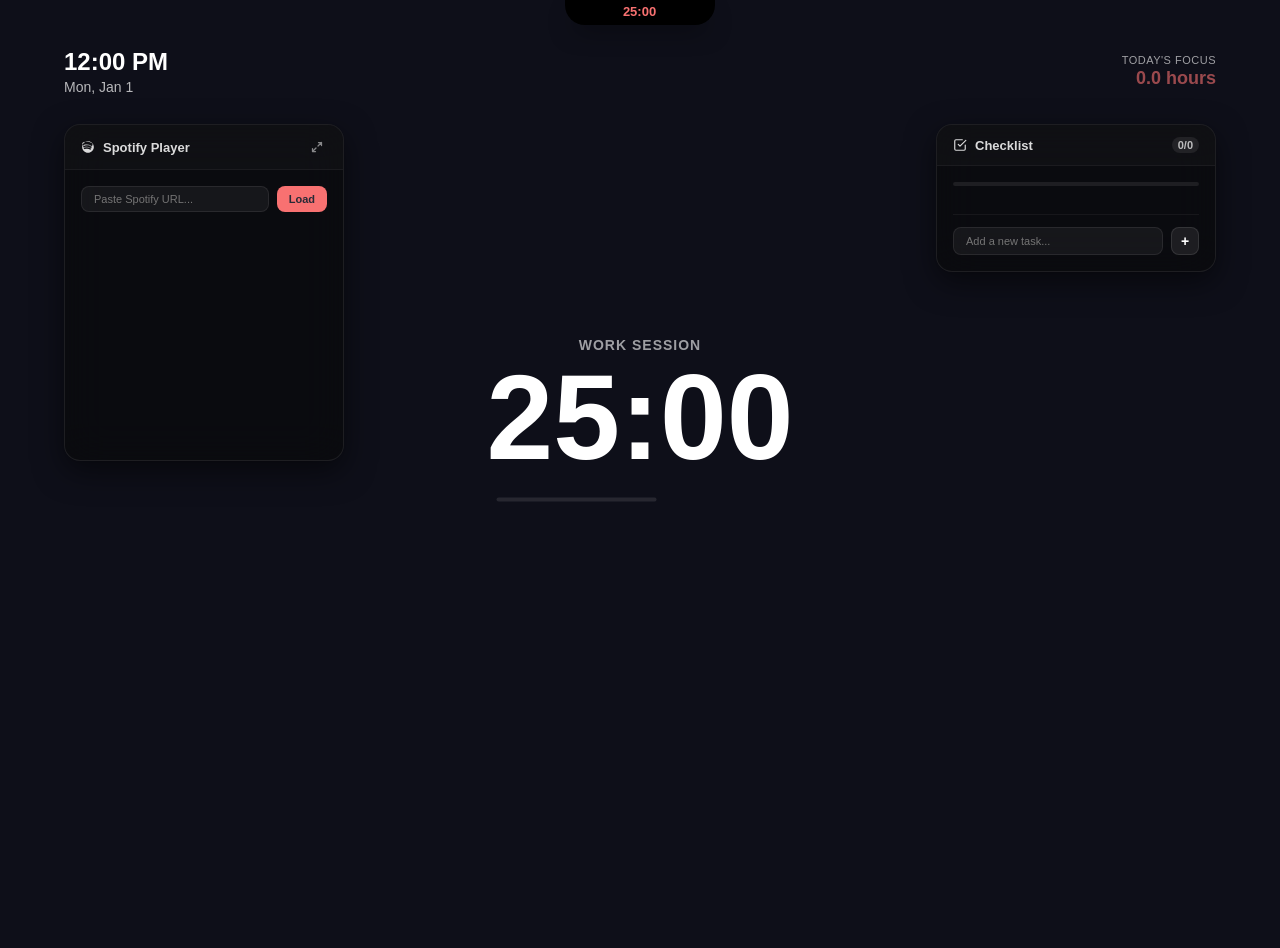
==== commit 96a666b9: "feat(day-01): create floating draggable widgets (Spotify and Checklist)" ====
--- a/Day-01-pomodoro-timer/index.html
+++ b/Day-01-pomodoro-timer/index.html
@@ -95,50 +95,64 @@
       </div>
     </section>
 
-    <!-- Customizer Divider -->
-    <hr class="customizer-divider">
-
-    <!-- Customizer Toolbar -->
-    <section class="customizer-container">
-      <!-- Theme Selection -->
-      <div class="customizer-section">
-        <h2>Background Theme</h2>
-        <div class="theme-options">
-          <button class="theme-option-btn active" data-theme="space">Space</button>
-          <button class="theme-option-btn" data-theme="cafe">Cozy Café</button>
-          <button class="theme-option-btn" data-theme="rain">Rainy Day</button>
-        </div>
-      </div>
-
-      <!-- Ambient Sound Mixer -->
-      <div class="customizer-section">
-        <h2>Ambient Audio Mixer</h2>
-        <div class="sound-mixer">
-          <div class="sound-control">
-            <div class="sound-info">
-              <span class="sound-name">Rainfall</span>
-              <button class="sound-play-btn" id="rain-play-btn" aria-label="Toggle Rain">Play</button>
-            </div>
-            <input type="range" class="volume-slider" id="rain-volume" min="0" max="1" step="0.05" value="0.5" disabled>
-          </div>
-          
-          <div class="sound-control">
-            <div class="sound-info">
-              <span class="sound-name">Café Ambience</span>
-              <button class="sound-play-btn" id="cafe-play-btn" aria-label="Toggle Cafe">Play</button>
-            </div>
-            <input type="range" class="volume-slider" id="cafe-volume" min="0" max="1" step="0.05" value="0.5" disabled>
-          </div>
-        </div>
-      </div>
-    </section>
+    <!-- Floating Spotify Player Widget -->
+    <div class="floating-widget spotify-widget" id="spotify-player-widget" style="top: 100px; left: 40px;">
+      <div class="widget-header drag-handle">
+        <div class="widget-title">
+          <svg viewBox="0 0 24 24" class="widget-header-icon" fill="currentColor">
+            <path d="M12 2C6.48 2 2 6.48 2 12s4.48 10 10 10 10-4.48 10-10S17.52 2 12 2zm4.82 14.42c-.2.3-.6.4-.9.2-2.43-1.48-5.5-1.82-9.1-1-1.02.24-2.04-.38-2.28-1.4-.24-1.02.38-2.04 1.4-2.28 4-.9 7.42-.5 10.22 1.2.3.2.4.6.2.9zm1.28-2.73c-.25.38-.75.5-1.13.25-2.78-1.7-7.02-2.2-10.3-1.2-1.22.37-2.52-.3-2.89-1.53-.37-1.22.3-2.52 1.53-2.89 4.07-1.23 8.76-.66 11.98 1.3.38.25.5.75.25 1.13zm.12-2.8c-3.34-2-8.87-2.18-12.02-1.22-1.63.5-3.34-.4-3.84-2.03-.5-1.63.4-3.34 2.03-3.84 4.03-1.22 10.12-.99 13.97 1.3 1.48.88 1.97 2.8 1.09 4.28-.88 1.48-2.8 1.97-4.28 1.09z"/>
+          </svg>
+          <span>Spotify Player</span>
+        </div>
+        <button class="widget-collapse-btn" id="spotify-expand-toggle" aria-label="Toggle Spotify Expand">
+          <svg viewBox="0 0 24 24" fill="none" stroke="currentColor" stroke-width="2.5" stroke-linecap="round" stroke-linejoin="round" class="widget-collapse-icon">
+            <path d="M15 3h6v6M9 21H3v-6M21 3l-7 7M3 21l7-7"/>
+          </svg>
+        </button>
+      </div>
+      <div class="widget-content">
+        <div class="spotify-input-container">
+          <input type="text" id="spotify-playlist-url" placeholder="Paste Spotify URL..." />
+          <button id="spotify-load-btn">Load</button>
+        </div>
+        <div class="spotify-iframe-wrapper">
+          <iframe id="spotify-iframe" src="https://open.spotify.com/embed/playlist/0vvXsW0l05Ur4IQI46sJsp" width="100%" height="220" frameborder="0" allowtransparency="true" allow="encrypted-media"></iframe>
+        </div>
+      </div>
+    </div>
+
+    <!-- Floating Checklist Widget -->
+    <div class="floating-widget checklist-widget" id="checklist-tasks-widget" style="top: 100px; right: 40px;">
+      <div class="widget-header drag-handle">
+        <div class="widget-title">
+          <svg viewBox="0 0 24 24" class="widget-header-icon" fill="none" stroke="currentColor" stroke-width="2" stroke-linecap="round" stroke-linejoin="round">
+            <polyline points="9 11 12 14 22 4"></polyline>
+            <path d="M21 12v7a2 2 0 0 1-2 2H5a2 2 0 0 1-2-2V5a2 2 0 0 1 2-2h11"></path>
+          </svg>
+          <span>Checklist</span>
+        </div>
+        <div class="checklist-count" id="checklist-progress-text">0/0</div>
+      </div>
+      <div class="widget-content">
+        <div class="checklist-progress-bar">
+          <div class="checklist-progress-fill" id="checklist-progress-fill" style="width: 0%;"></div>
+        </div>
+        <div class="checklist-items" id="checklist-items-container">
+          <!-- Dynamically populated -->
+        </div>
+        <form class="checklist-add-form" id="checklist-add-form">
+          <input type="text" id="checklist-new-task" placeholder="Add a new task..." required />
+          <button type="submit" aria-label="Add Task">+</button>
+        </form>
+      </div>
+    </div>
   </main>
 
   <!-- Settings Modal Overlay -->
   <div class="modal-overlay hidden" id="settings-modal" role="dialog" aria-modal="true" aria-labelledby="modal-title">
     <div class="modal-card">
       <header class="modal-header">
-        <h2 id="modal-title">Custom Timer Limits</h2>
+        <h2 id="modal-title">Workspace Settings</h2>
         <button class="close-modal-btn" id="close-settings-btn" aria-label="Close Settings">&times;</button>
       </header>
       
@@ -152,6 +166,38 @@
           <label for="break-duration">Break Interval (minutes)</label>
           <input type="number" id="break-duration" min="1" max="30" value="5" required>
         </div>
+
+        <!-- Themes Selector inside Modal -->
+        <div class="customizer-section">
+          <h2>Select Theme</h2>
+          <div class="theme-options">
+            <button type="button" class="theme-option-btn active" data-theme="space">Space</button>
+            <button type="button" class="theme-option-btn" data-theme="rain">Cozy Rain</button>
+            <button type="button" class="theme-option-btn" data-theme="cafe">Lo-Fi Café</button>
+          </div>
+        </div>
+
+        <!-- Ambient sound mixer inside Modal -->
+        <div class="customizer-section">
+          <h2>Ambient Audio Mixer</h2>
+          <div class="sound-mixer">
+            <div class="sound-control">
+              <div class="sound-info">
+                <span class="sound-name">Rainfall</span>
+                <button type="button" class="sound-play-btn" id="rain-play-btn" aria-label="Toggle Rain">Play</button>
+              </div>
+              <input type="range" class="volume-slider" id="rain-volume" min="0" max="1" step="0.05" value="0.5" disabled>
+            </div>
+            
+            <div class="sound-control">
+              <div class="sound-info">
+                <span class="sound-name">Café Ambience</span>
+                <button type="button" class="sound-play-btn" id="cafe-play-btn" aria-label="Toggle Cafe">Play</button>
+              </div>
+              <input type="range" class="volume-slider" id="cafe-volume" min="0" max="1" step="0.05" value="0.5" disabled>
+            </div>
+          </div>
+        </div>
         
         <button type="submit" class="save-settings-btn">Save Changes</button>
       </form>
--- a/Day-01-pomodoro-timer/style.css
+++ b/Day-01-pomodoro-timer/style.css
@@ -940,3 +940,275 @@
   width: 16px;
   height: 16px;
 }
+
+/* Floating Widgets Container Styling */
+.floating-widget {
+  position: absolute;
+  background: rgba(10, 10, 10, 0.65);
+  border: 1px solid rgba(255, 255, 255, 0.08);
+  backdrop-filter: blur(20px) saturate(120%);
+  -webkit-backdrop-filter: blur(20px) saturate(120%);
+  border-radius: 16px;
+  width: 280px;
+  box-shadow: 0 10px 30px rgba(0, 0, 0, 0.5),
+              0 1px 3px rgba(0, 0, 0, 0.1);
+  overflow: hidden;
+  z-index: 100;
+  transition: width 0.4s cubic-bezier(0.16, 1, 0.3, 1), 
+              height 0.4s cubic-bezier(0.16, 1, 0.3, 1),
+              box-shadow 0.3s ease;
+}
+
+.floating-widget:hover {
+  box-shadow: 0 15px 40px rgba(0, 0, 0, 0.65),
+              0 0 15px rgba(255, 255, 255, 0.03);
+}
+
+.widget-header {
+  display: flex;
+  align-items: center;
+  justify-content: space-between;
+  padding: 12px 16px;
+  background: rgba(255, 255, 255, 0.02);
+  border-bottom: 1px solid rgba(255, 255, 255, 0.05);
+  cursor: grab;
+  user-select: none;
+}
+
+.widget-header.grabbing {
+  cursor: grabbing;
+}
+
+.widget-title {
+  display: flex;
+  align-items: center;
+  gap: 8px;
+  font-family: 'Karla', sans-serif;
+  font-size: 13px;
+  font-weight: 700;
+  color: #fff;
+  opacity: 0.85;
+}
+
+.widget-header-icon {
+  width: 14px;
+  height: 14px;
+}
+
+.widget-collapse-btn {
+  background: none;
+  border: none;
+  color: hsla(0, 0%, 100%, 0.5);
+  cursor: pointer;
+  padding: 4px;
+  border-radius: 4px;
+  display: flex;
+  align-items: center;
+  justify-content: center;
+  transition: all 0.2s ease;
+}
+
+.widget-collapse-btn:hover {
+  color: #fff;
+  background: rgba(255, 255, 255, 0.08);
+}
+
+.widget-collapse-icon {
+  width: 12px;
+  height: 12px;
+}
+
+.widget-content {
+  padding: 16px;
+  display: flex;
+  flex-direction: column;
+  gap: 12px;
+}
+
+/* Spotify Player Widget Specifics */
+.spotify-widget.expanded {
+  width: 320px;
+}
+
+.spotify-input-container {
+  display: flex;
+  gap: 8px;
+}
+
+.spotify-input-container input {
+  flex: 1;
+  background: rgba(255, 255, 255, 0.05);
+  border: 1px solid rgba(255, 255, 255, 0.08);
+  border-radius: 8px;
+  padding: 6px 12px;
+  color: #fff;
+  font-size: 11px;
+  font-family: 'Karla', sans-serif;
+}
+
+.spotify-input-container input:focus {
+  outline: none;
+  border-color: var(--color-accent);
+}
+
+.spotify-input-container button {
+  background: var(--color-accent);
+  color: #282a36;
+  border: none;
+  font-weight: 700;
+  font-family: 'Karla', sans-serif;
+  font-size: 11px;
+  border-radius: 8px;
+  padding: 6px 12px;
+  cursor: pointer;
+  transition: all 0.2s ease;
+}
+
+.spotify-input-container button:hover {
+  opacity: 0.9;
+  transform: scale(1.05);
+}
+
+.spotify-iframe-wrapper {
+  border-radius: 8px;
+  overflow: hidden;
+  height: 220px;
+}
+
+/* Checklist Widget Specifics */
+.checklist-count {
+  font-family: 'Karla', sans-serif;
+  font-size: 11px;
+  font-weight: 700;
+  background: rgba(255, 255, 255, 0.08);
+  color: hsla(0, 0%, 100%, 0.7);
+  padding: 2px 6px;
+  border-radius: 8px;
+}
+
+.checklist-progress-bar {
+  background: rgba(255, 255, 255, 0.08);
+  height: 4px;
+  width: 100%;
+  border-radius: 4px;
+  overflow: hidden;
+}
+
+.checklist-progress-fill {
+  background: var(--color-accent);
+  height: 100%;
+  width: 0;
+  transition: width 0.3s ease;
+  box-shadow: 0 0 8px var(--color-accent);
+}
+
+.checklist-items {
+  max-height: 180px;
+  overflow-y: auto;
+  display: flex;
+  flex-direction: column;
+  gap: 8px;
+  padding-right: 4px;
+}
+
+/* Custom Scrollbar for Checklist */
+.checklist-items::-webkit-scrollbar {
+  width: 4px;
+}
+.checklist-items::-webkit-scrollbar-track {
+  background: transparent;
+}
+.checklist-items::-webkit-scrollbar-thumb {
+  background: rgba(255, 255, 255, 0.15);
+  border-radius: 4px;
+}
+
+.checklist-item {
+  display: flex;
+  align-items: center;
+  gap: 10px;
+  font-family: 'Karla', sans-serif;
+  font-size: 12px;
+  color: #fff;
+  opacity: 0.9;
+  transition: opacity 0.2s ease;
+}
+
+.checklist-item.completed {
+  opacity: 0.5;
+}
+
+.checklist-item.completed span {
+  text-decoration: line-through;
+}
+
+.checklist-item input[type="checkbox"] {
+  accent-color: var(--color-accent);
+  cursor: pointer;
+  width: 14px;
+  height: 14px;
+}
+
+.checklist-item-text {
+  flex: 1;
+}
+
+.checklist-delete-btn {
+  background: none;
+  border: none;
+  color: hsla(0, 0%, 100%, 0.4);
+  cursor: pointer;
+  padding: 2px 6px;
+  font-size: 14px;
+  transition: color 0.2s;
+}
+
+.checklist-delete-btn:hover {
+  color: #ef4444;
+}
+
+.checklist-add-form {
+  display: flex;
+  gap: 8px;
+  border-top: 1px solid rgba(255, 255, 255, 0.05);
+  padding-top: 12px;
+  margin-top: 4px;
+}
+
+.checklist-add-form input {
+  flex: 1;
+  background: rgba(255, 255, 255, 0.05);
+  border: 1px solid rgba(255, 255, 255, 0.08);
+  border-radius: 8px;
+  padding: 6px 12px;
+  color: #fff;
+  font-size: 11px;
+  font-family: 'Karla', sans-serif;
+}
+
+.checklist-add-form input:focus {
+  outline: none;
+  border-color: var(--color-accent);
+}
+
+.checklist-add-form button {
+  background: rgba(255, 255, 255, 0.08);
+  border: 1px solid rgba(255, 255, 255, 0.1);
+  color: #fff;
+  font-size: 14px;
+  font-weight: 700;
+  border-radius: 8px;
+  width: 28px;
+  height: 28px;
+  display: flex;
+  align-items: center;
+  justify-content: center;
+  cursor: pointer;
+  transition: all 0.2s;
+}
+
+.checklist-add-form button:hover {
+  background: var(--color-accent);
+  color: #282a36;
+  border-color: var(--color-accent);
+}
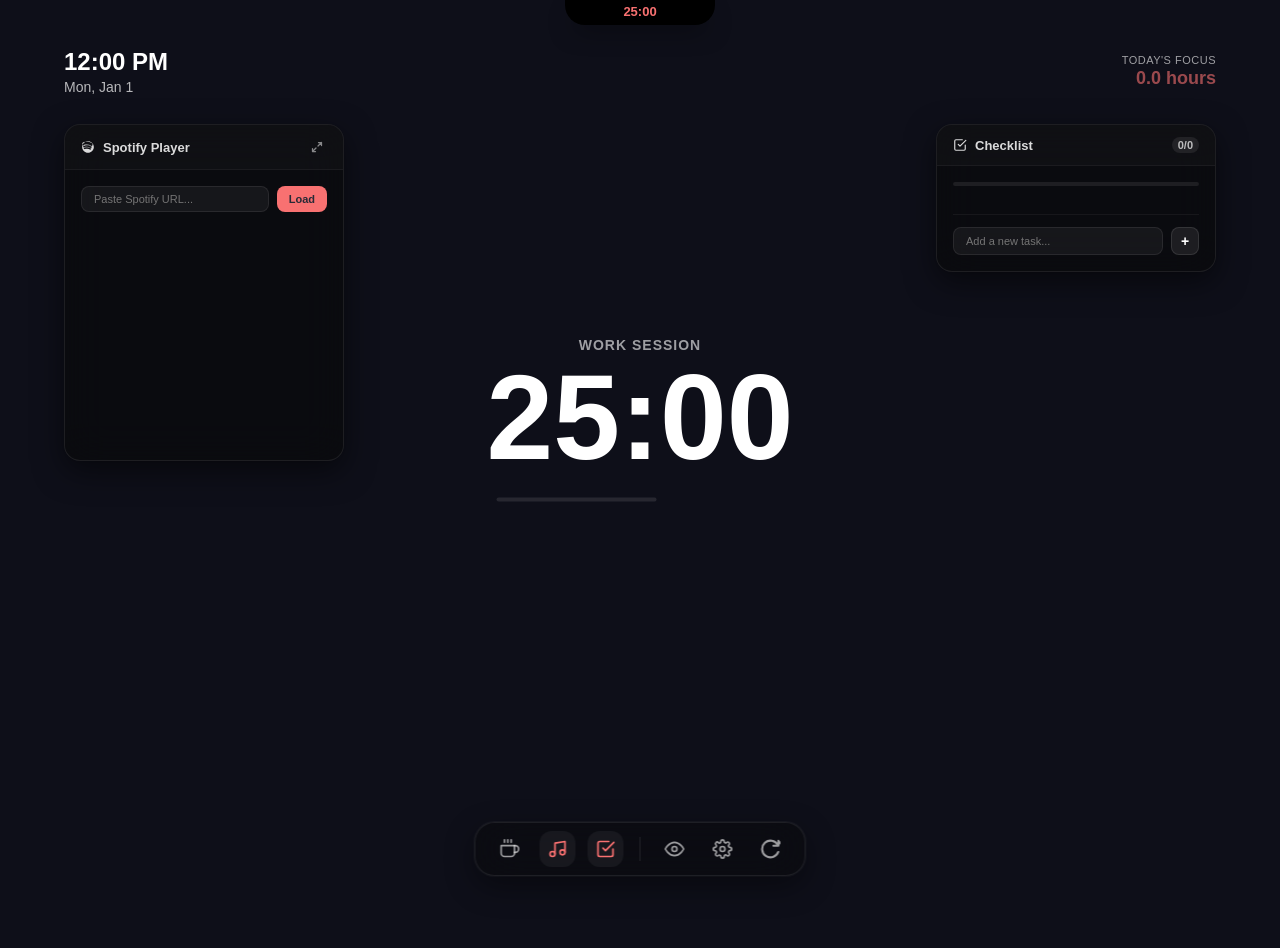
==== commit e3ad67ba: "feat(day-01): add bottom utility dock and layout view mode toggles" ====
--- a/Day-01-pomodoro-timer/index.html
+++ b/Day-01-pomodoro-timer/index.html
@@ -146,6 +146,56 @@
         </form>
       </div>
     </div>
+    
+    <!-- Floating Bottom Utility Dock -->
+    <div class="dock" id="bottom-utility-dock">
+      <button class="dock-item" id="dock-mode-btn" data-tooltip="Switch Work/Break" aria-label="Toggle Session Mode">
+        <svg viewBox="0 0 24 24" fill="none" stroke="currentColor" stroke-width="2" stroke-linecap="round" stroke-linejoin="round" class="dock-icon">
+          <path d="M18 8h1a4 4 0 0 1 0 8h-1"></path>
+          <path d="M2 8h16v9a4 4 0 0 1-4 4H6a4 4 0 0 1-4-4V8z"></path>
+          <line x1="6" y1="1" x2="6" y2="4"></line>
+          <line x1="10" y1="1" x2="10" y2="4"></line>
+          <line x1="14" y1="1" x2="14" y2="4"></line>
+        </svg>
+      </button>
+      
+      <button class="dock-item active" id="dock-spotify-btn" data-tooltip="Toggle Spotify" aria-label="Toggle Spotify Player">
+        <svg viewBox="0 0 24 24" fill="none" stroke="currentColor" stroke-width="2" stroke-linecap="round" stroke-linejoin="round" class="dock-icon">
+          <path d="M9 18V5l12-2v13"></path>
+          <circle cx="6" cy="18" r="3"></circle>
+          <circle cx="18" cy="16" r="3"></circle>
+        </svg>
+      </button>
+
+      <button class="dock-item active" id="dock-checklist-btn" data-tooltip="Toggle Checklist" aria-label="Toggle Checklist Board">
+        <svg viewBox="0 0 24 24" fill="none" stroke="currentColor" stroke-width="2" stroke-linecap="round" stroke-linejoin="round" class="dock-icon">
+          <polyline points="9 11 12 14 22 4"></polyline>
+          <path d="M21 12v7a2 2 0 0 1-2 2H5a2 2 0 0 1-2-2V5a2 2 0 0 1 2-2h11"></path>
+        </svg>
+      </button>
+
+      <div class="dock-divider"></div>
+
+      <button class="dock-item" id="dock-view-btn" data-tooltip="Toggle View (Focus/Dashboard/Minimal)" data-view="dashboard" aria-label="Toggle Workspace View">
+        <svg viewBox="0 0 24 24" fill="none" stroke="currentColor" stroke-width="2" stroke-linecap="round" stroke-linejoin="round" class="dock-icon">
+          <path d="M1 12s4-8 11-8 11 8 11 8-4 8-11 8-11-8-11-8z"></path>
+          <circle cx="12" cy="12" r="3"></circle>
+        </svg>
+      </button>
+
+      <button class="dock-item" id="dock-settings-btn" data-tooltip="Workspace Settings" aria-label="Open Workspace Settings">
+        <svg viewBox="0 0 24 24" fill="none" stroke="currentColor" stroke-width="2" stroke-linecap="round" stroke-linejoin="round" class="dock-icon">
+          <circle cx="12" cy="12" r="3"></circle>
+          <path d="M19.4 15a1.65 1.65 0 0 0 .33 1.82l.06.06a2 2 0 1 1-2.83 2.83l-.06-.06a1.65 1.65 0 0 0-1.82-.33 1.65 1.65 0 0 0-1 1.51V21a2 2 0 0 1-4 0v-.09A1.65 1.65 0 0 0 9 19.4a1.65 1.65 0 0 0-1.82.33l-.06.06a2 2 0 1 1-2.83-2.83l.06-.06a1.65 1.65 0 0 0 .33-1.82 1.65 1.65 0 0 0-1.51-1H3a2 2 0 0 1 0-4h.09A1.65 1.65 0 0 0 4.6 9a1.65 1.65 0 0 0-.33-1.82l-.06-.06a2 2 0 1 1 2.83-2.83l.06.06a1.65 1.65 0 0 0 1.82.33H9a1.65 1.65 0 0 0 1-1.51V3a2 2 0 0 1 4 0v.09a1.65 1.65 0 0 0 1 1.51 1.65 1.65 0 0 0 1.82-.33l.06-.06a2 2 0 1 1 2.83 2.83l-.06.06a1.65 1.65 0 0 0-.33 1.82V9a1.65 1.65 0 0 0 1.51 1H21a2 2 0 0 1 0 4h-.09a1.65 1.65 0 0 0-1.51 1z"></path>
+        </svg>
+      </button>
+
+      <button class="dock-item" id="dock-reset-btn" data-tooltip="Reset Timer" aria-label="Reset Timer">
+        <svg viewBox="0 0 24 24" fill="none" stroke="currentColor" stroke-width="2.5" stroke-linecap="round" stroke-linejoin="round" class="dock-icon">
+          <path d="M21.5 2v6h-6M21.34 15.57a10 10 0 1 1-.57-8.38l5.67-5.67"></path>
+        </svg>
+      </button>
+    </div>
   </main>
 
   <!-- Settings Modal Overlay -->
--- a/Day-01-pomodoro-timer/style.css
+++ b/Day-01-pomodoro-timer/style.css
@@ -1212,3 +1212,110 @@
   color: #282a36;
   border-color: var(--color-accent);
 }
+
+/* Floating Bottom Utility Dock */
+.dock {
+  position: fixed;
+  bottom: 24px;
+  left: 50%;
+  transform: translateX(-50%);
+  background: rgba(10, 10, 10, 0.45);
+  border: 1px solid rgba(255, 255, 255, 0.08);
+  backdrop-filter: blur(24px) saturate(120%);
+  -webkit-backdrop-filter: blur(24px) saturate(120%);
+  border-radius: 20px;
+  padding: 8px 16px;
+  display: flex;
+  align-items: center;
+  gap: 12px;
+  box-shadow: 0 10px 30px rgba(0, 0, 0, 0.4),
+              0 0 1px 1px rgba(255, 255, 255, 0.05);
+  z-index: 1000;
+  transition: all 0.3s ease;
+}
+
+.dock-item {
+  background: none;
+  border: none;
+  cursor: pointer;
+  padding: 8px;
+  border-radius: 12px;
+  color: hsla(0, 0%, 100%, 0.6);
+  display: flex;
+  align-items: center;
+  justify-content: center;
+  transition: all 0.2s ease;
+  position: relative;
+}
+
+.dock-item:hover {
+  color: #fff;
+  background: rgba(255, 255, 255, 0.08);
+  transform: translateY(-4px) scale(1.1);
+}
+
+.dock-item.active {
+  color: var(--color-accent);
+  background: rgba(255, 255, 255, 0.05);
+}
+
+.dock-icon {
+  width: 20px;
+  height: 20px;
+  stroke: currentColor;
+}
+
+.dock-divider {
+  width: 1px;
+  height: 24px;
+  background: rgba(255, 255, 255, 0.1);
+  margin: 0 4px;
+}
+
+/* Tooltips for Dock Items */
+.dock-item::after {
+  content: attr(data-tooltip);
+  position: absolute;
+  bottom: 100%;
+  left: 50%;
+  transform: translateX(-50%) translateY(-8px);
+  background: rgba(0, 0, 0, 0.85);
+  color: #fff;
+  font-family: 'Karla', sans-serif;
+  font-size: 10px;
+  font-weight: 600;
+  padding: 4px 8px;
+  border-radius: 6px;
+  white-space: nowrap;
+  opacity: 0;
+  pointer-events: none;
+  transition: all 0.2s ease;
+}
+
+.dock-item:hover::after {
+  opacity: 1;
+  transform: translateX(-50%) translateY(-4px);
+}
+
+/* Interactive View Mode Classes */
+body.view-immersive .floating-widget,
+body.view-immersive .app-header {
+  opacity: 0 !important;
+  pointer-events: none !important;
+  transition: opacity 0.5s ease-in-out;
+}
+
+body.view-immersive .dock {
+  opacity: 0.2;
+}
+
+body.view-immersive .dock:hover {
+  opacity: 1;
+}
+
+body.view-minimal .containerLarge,
+body.view-minimal .floating-widget {
+  opacity: 0 !important;
+  pointer-events: none !important;
+  transition: opacity 0.5s ease-in-out;
+}
